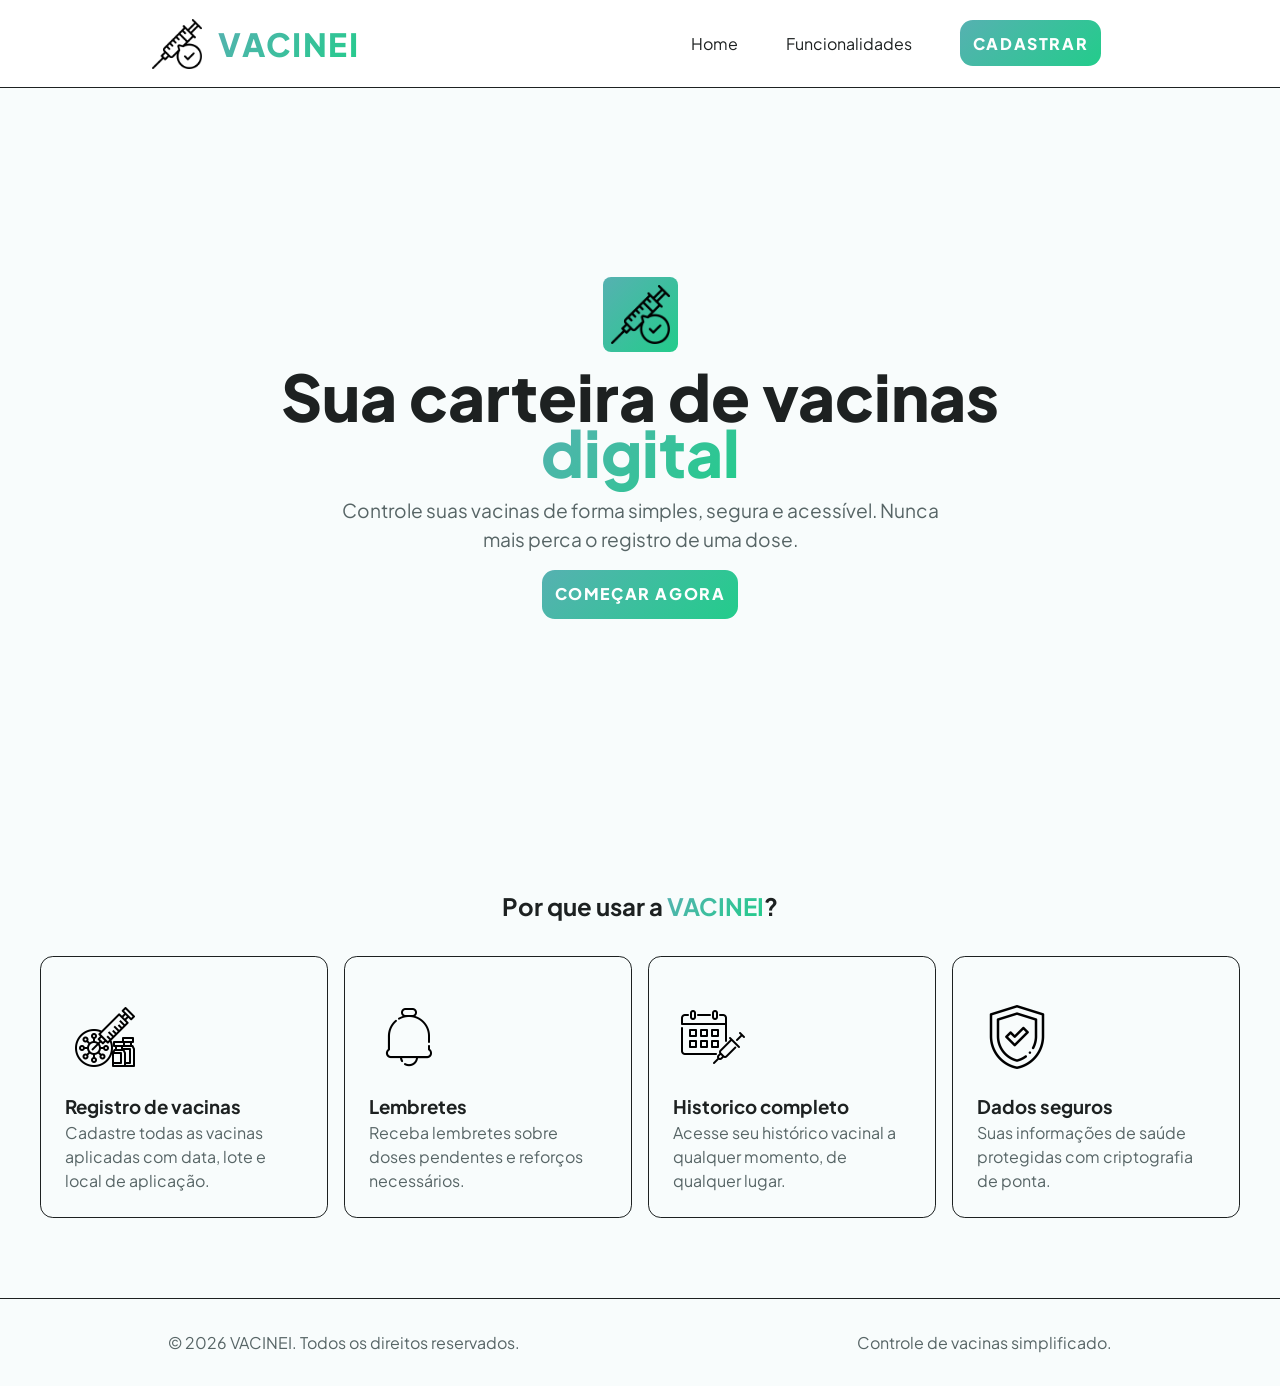
==== index.html @ 599f110d "fix(footer): corrige erro de digitacao no link do css" ====
<!doctype html>
<html lang="pt-br">
  <head>
    <!--Meta-->
    <meta charset="UTF-8" />
    <meta name="viewport" content="width=device-width, initial-scale=1.0" />
    <meta name="description" content="Vacinei: A forma mais segura e fácil de gerenciar sua carteira de vacinação digital. Receba alertas e mantenha seu histórico sempre à mão.">
    <meta property="og:type" content="website">
    <meta property="og:title" content="VACINEI - Sua Carteira de Vacinas Digital">
    <meta property="og:description" content="Controle suas vacinas de forma simples e segura.">
    <meta property="og:image" content="https://seusite.com/assets/images/og-image.jpg">
    <meta property="twitter:card" content="summary_large_image">
    <!--Links-->
    <link rel="icon" href="./assets/flaticon/favicon.ico" type="image/x-icon">
    <link rel="stylesheet" href="./css/reset.css">
    <link rel="stylesheet" href="./css/main.css">
    <link rel="stylesheet" href="./css/modules/header.css">
    <link rel="stylesheet" href="./css/modules/hero.css">
    <link rel="stylesheet" href="./css/modules/features.css">
    <link rel="stylesheet" href="./css/modules/footer.css">
<link rel="preconnect" href="https://fonts.googleapis.com">
<link rel="preconnect" href="https://fonts.gstatic.com" crossorigin>
<link href="https://fonts.googleapis.com/css2?family=Plus+Jakarta+Sans:ital,wght@0,200..800;1,200..800&display=swap" rel="stylesheet">
    <!--Title-->
    <title>VACINEI | Sua Carteira de vacinas Digital</title>
  </head>

  <body>
    <header id="navbar">
        <div class="navbar__logo-container">
            <img src="./assets/images/vacinei-logo.png" alt="logo vacinei" class="navbar__logo-image">
            <p class="navbar__logo-text">Vacinei</p>
        </div>
        <div class="navbar__links-container">
            <ul>
                <li><a href=index.html>Home</a></li>
                <li><a href="#features">Funcionalidades</a></li>
                <li><a href="" class="bttn">Cadastrar</a></li>
            </ul>
        </div>
      
    </header>

    <main>
        <section id="hero">
            <img class="hero__logo-image" src="./assets/images/vacinei-logo.png" alt="logo vacinei">
            <h1 class="hero__title">
                Sua carteira de vacinas <span class="highlight">digital</span>
            </h1>
            <p class="hero__description">
                Controle suas vacinas de forma simples, segura e acessível. Nunca mais
                perca o registro de uma dose.
            </p>
            <a href="#" class="bttn">Começar agora</a>
        </section>

        <section id="features">
        <h2 class="features__title">
            Por que usar a <span class="highlight">VACINEI</span>?
        </h2>
        <div class="features__cards-container">
            <article class="card">
                <img class="card__card-image" src="./assets/images/vacina-virus.png" alt="vacina e virus">
                <h3 class="features__feature">Registro de vacinas</h3>
                <p class="features__feature-description">
                    Cadastre todas as vacinas aplicadas com data, lote e local de
                    aplicação.
                </p>
            </article>
            <article class="card">
                <img class="card__card-image"  src="./assets/images/notificacao.png" alt="sino de notificacao">
                <h3 class="features__feature">Lembretes</h3>
                <p class="features__feature-description">
                    Receba lembretes sobre doses pendentes e reforços necessários.
                </p>
            </article>
            <article class="card">
                <img class="card__card-image"  src="./assets/images/calendario.png" alt="calendario de vacinas">
                <h3 class="features__feature">Historico completo</h3>
                <p class="features__feature-description">Acesse seu histórico vacinal a qualquer momento, de qualquer lugar.</p>
            </article>
            <article class="card">
                <img  class="card__card-image"  src="./assets/images/escudo.png" alt="escudo">
                <h3 class="features__feature">Dados seguros</h3>
                <p class="features__feature-description">
                Suas informações de saúde protegidas com criptografia de ponta.
                </p>
            </article>
        </div>
        </section>
    </main>

    <footer id="footer">
      <p class="footer__credits">
        © 2026 VACINEI. Todos os direitos reservados.
      </p>
      <p class="footer__text">Controle de vacinas simplificado.</p>
    </footer>
  </body>
</html>
---- css/main.css ----
:root {
  /* --- PALETA PRINCIPAL (Extraída da imagem) --- */
  --primary-color: #23cc8b;       /* O tom principal do seu print */
  --primary-light: #56b1b1;       /* Versão mais clara para o degradê */
  
  /* --- DEGRADÊ --- */
  /* Linear gradient suave seguindo a inclinação da imagem */
  --brand-gradient: linear-gradient(135deg, var(--primary-light) 0%, var(--primary-color) 100%);

  /* --- CORES NEUTRAS (Conforto Visual) --- */
  /* Um "Preto" levemente azulado para não agredir a vista */
  --text-main: #1d2121;           
  /* Um "Cinza" equilibrado para textos secundários e descrições */
  --text-muted: #576566;          
  /* Um "Branco" levemente acinzentado (Off-white) para o fundo */
  --bg-body: #f8fcfc;             
  /* Branco puro apenas para elementos que precisam saltar aos olhos (cards) */
  --white: #ffffff;               

  /* --- OUTRAS VARIÁVEIS ÚTEIS --- */
  --border-color: #1d2121;

  --border-radius: 0.8rem;
}

body{
    font-family: "Plus Jakarta Sans", sans-serif;
    background-color: var(--bg-body);
    color: var(--text-main);
}

/* Botões */
.bttn{
    background: var(--brand-gradient);
    padding: .8rem;
    border-radius: var(--border-radius);
    text-transform: uppercase;
    font-weight: 900;
    color: var(--white);
    letter-spacing: .1rem;
}

/* Links */
a:hover{
    color: var(--primary-color);
}

.highlight{
    background: var(--brand-gradient);
    -webkit-background-clip: text;
    -webkit-text-fill-color: transparent;
}
---- css/modules/header.css ----
#navbar{
    width: 100%;
    height: 5.5rem;
    border-bottom: 1px solid var(--text-main);
    position: sticky;
    display: flex;
    top: 0;
    left: 0;
    z-index: 99999;
    background-color: var(--white);
    box-shadow: var(--shadow-sm);

}
.navbar__logo-container{
    display: flex;
    justify-content: center;
    align-items: center;
    gap: 1rem;
    width: 40%;
}

.navbar__logo-image{
    width: 3.125rem;
}

.navbar__logo-text{
    background: var(--brand-gradient);
    -webkit-background-clip: text;
    -webkit-text-fill-color: transparent;
    font-weight: 900;
    text-transform: uppercase;
    letter-spacing: 0.1rem;
    font-size: 2rem;
}

.navbar__links-container{
    width: 60%;
    display: flex;
    justify-content: center;
    align-items: center; 
}

.navbar__links-container ul{
    display: flex;
    gap: 3rem;
}
---- css/modules/hero.css ----
#hero{
    height: 80vh;
    display: flex;
    flex-direction: column;
    justify-content: center;
    align-items: center;
    gap: 1rem;
}

.hero__logo-image{
    width: 4.688rem;
    background:var(--brand-gradient);
    padding: .5rem;
    border-radius: .5rem;
}

.hero__title{
    max-width: 800px;
    font-size: 4rem;
    font-weight: 900;
    line-height: 3.5rem;
    text-align: center;
}

.hero__description{
    color: var(--text-muted);
    max-width: 600px;
     text-align: center;
    font-size: 1.2rem;
}
---- css/modules/features.css ----
#features{
    padding: 80px 0;
    text-align: center;
}

#features .features__cards-container{
    display: grid;
    grid-template-columns: repeat(auto-fit, minmax(270px, 1fr));
    gap: 1rem;
    width: 100%;
    max-width: 1200px; 
    margin: 2rem auto 0 auto; 
    text-align: left;
}

.card{
    border: 1px solid var(--border-color);
    border-radius: var(--border-radius);
    padding: 1.5rem; 
    transition: all  0.3s ease;
}

.card:hover{
    transform: translateY(-8px);
    border-color: var(--primary-color);
    box-shadow: 0 10px 20px rgba(42, 157, 157, 0.1);
}


.card .card__card-image{
    width: 5rem;
    padding: 0.5rem;
    margin: 1rem 0rem;
    transition: transform 0.3s ease; 
    background-color: transparent;
    text-align: center;
}

.card:hover .card__card-image{
    transform: scale(1.1);
    background: var(--brand-gradient);
    border-radius: var(--border-radius);
}

.card .features__feature-description{
    color: var(--text-muted);
}
---- css/modules/footer.css ----
#footer{
    height: 5.5rem;
    border-top: 1px solid var(--border-color);
    display: flex;
    justify-content: space-around;
    align-items: center;
    color: var(--text-muted);
}
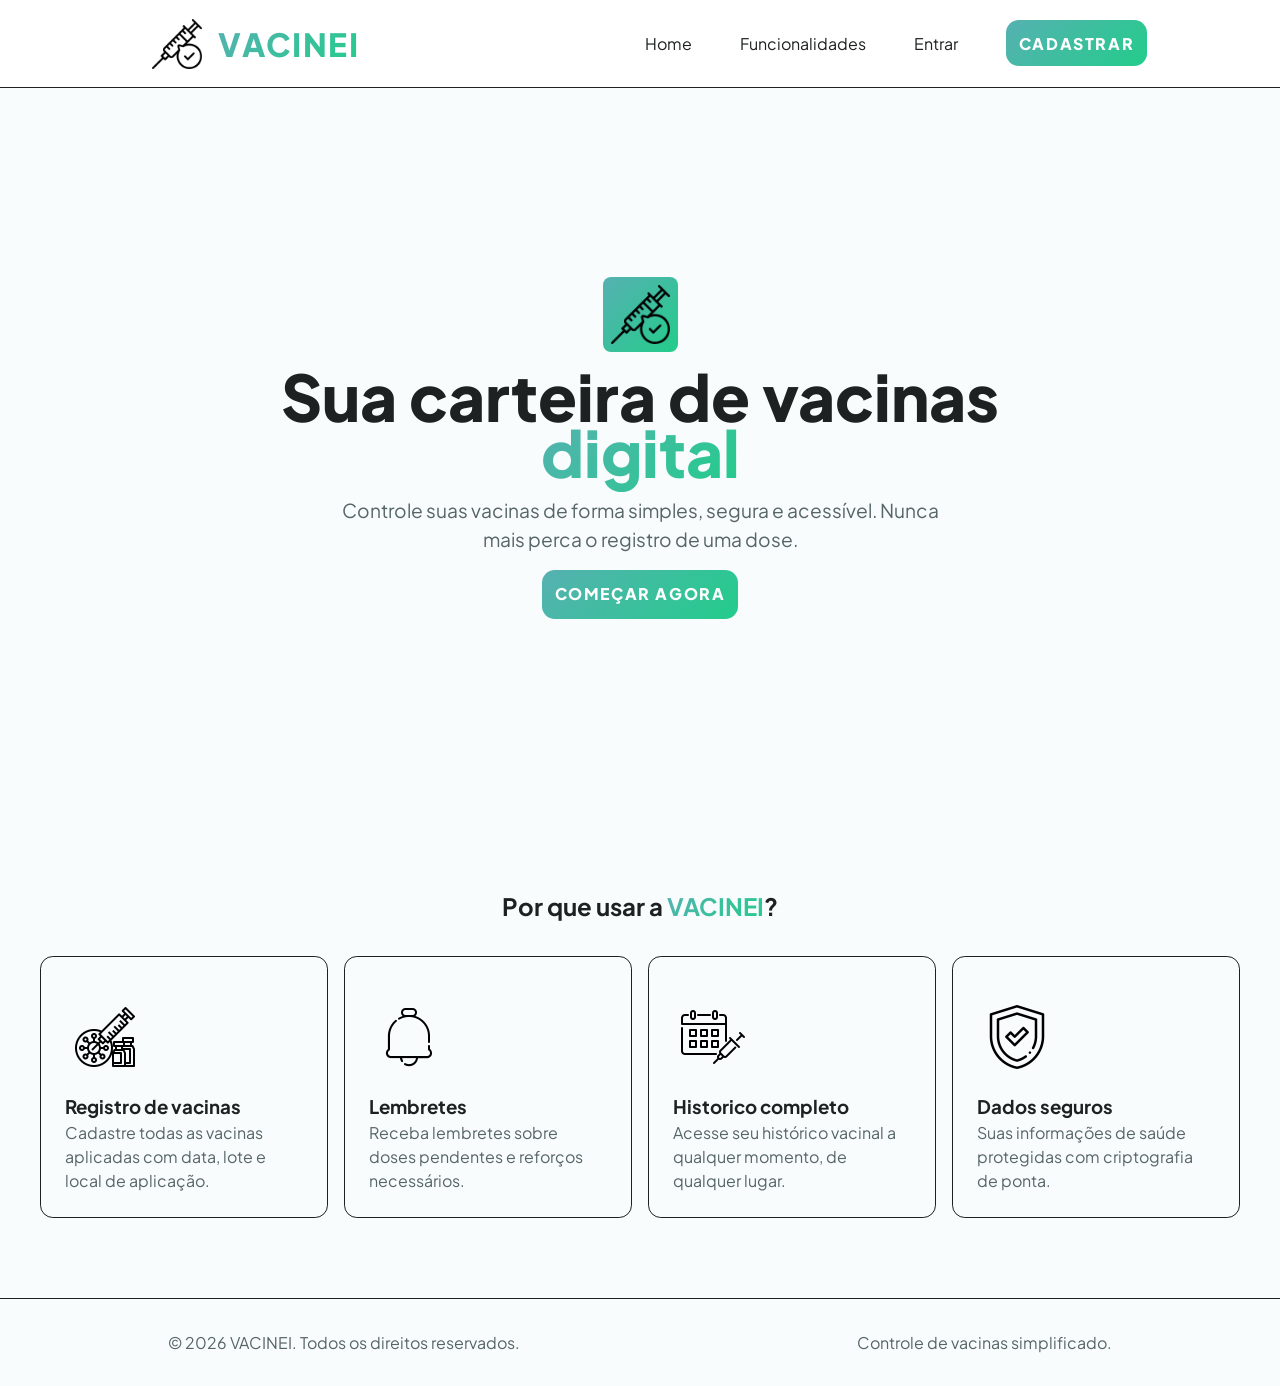
==== commit ff9dda04: "feat(nav): adiciona link de login na navbar para melhorar o fluxo de usuários retidos" ====
--- a/index.html
+++ b/index.html
@@ -18,9 +18,9 @@
     <link rel="stylesheet" href="./css/modules/hero.css">
     <link rel="stylesheet" href="./css/modules/features.css">
     <link rel="stylesheet" href="./css/modules/footer.css">
-<link rel="preconnect" href="https://fonts.googleapis.com">
-<link rel="preconnect" href="https://fonts.gstatic.com" crossorigin>
-<link href="https://fonts.googleapis.com/css2?family=Plus+Jakarta+Sans:ital,wght@0,200..800;1,200..800&display=swap" rel="stylesheet">
+    <link rel="preconnect" href="https://fonts.googleapis.com">
+    <link rel="preconnect" href="https://fonts.gstatic.com" crossorigin>
+    <link href="https://fonts.googleapis.com/css2?family=Plus+Jakarta+Sans:ital,wght@0,200..800;1,200..800&display=swap" rel="stylesheet">
     <!--Title-->
     <title>VACINEI | Sua Carteira de vacinas Digital</title>
   </head>
@@ -35,7 +35,8 @@
             <ul>
                 <li><a href=index.html>Home</a></li>
                 <li><a href="#features">Funcionalidades</a></li>
-                <li><a href="" class="bttn">Cadastrar</a></li>
+                <li><a href="./pages/login.html" class="nav-link-login">Entrar</a></li>
+                <li><a href="./pages/cadastro.html" class="bttn">Cadastrar</a></li>
             </ul>
         </div>
       
@@ -51,7 +52,7 @@
                 Controle suas vacinas de forma simples, segura e acessível. Nunca mais
                 perca o registro de uma dose.
             </p>
-            <a href="#" class="bttn">Começar agora</a>
+            <a href="./pages/cadastro.html" class="bttn">Começar agora</a>
         </section>
 
         <section id="features">
--- a/css/main.css
+++ b/css/main.css
@@ -27,6 +27,8 @@
     font-family: "Plus Jakarta Sans", sans-serif;
     background-color: var(--bg-body);
     color: var(--text-main);
+    scroll-behavior: smooth;
+
 }
 
 /* Botões */
@@ -38,10 +40,17 @@
     font-weight: 900;
     color: var(--white);
     letter-spacing: .1rem;
+    transition: transform 0.6s ease;
+}
+
+.bttn:hover{
+   filter: brightness(1.1);
+    transform: translateY(-2px);
+    box-shadow: 0 4px 15px rgba(35, 204, 139, 0.3);
 }
 
 /* Links */
-a:hover{
+a:not(.bttn):hover{
     color: var(--primary-color);
 }
 
@@ -49,6 +58,4 @@
     background: var(--brand-gradient);
     -webkit-background-clip: text;
     -webkit-text-fill-color: transparent;
-}
-
-
+}
--- a/css/modules/hero.css
+++ b/css/modules/hero.css
@@ -25,6 +25,6 @@
 .hero__description{
     color: var(--text-muted);
     max-width: 600px;
-     text-align: center;
+    text-align: center;
     font-size: 1.2rem;
 }
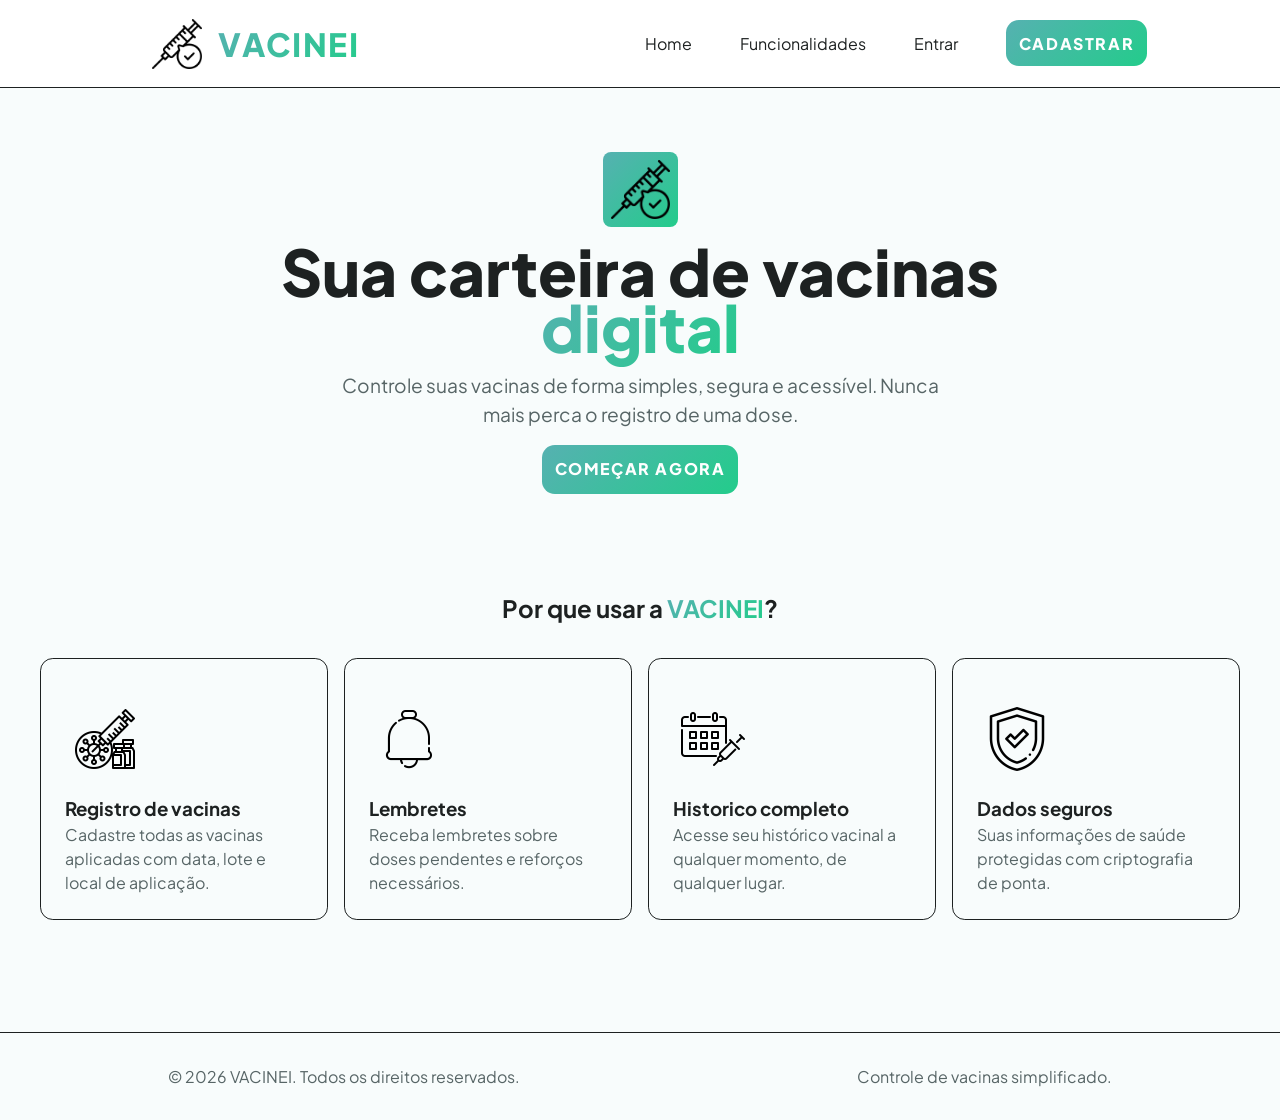
==== commit 3352e4b7: "Refactor: refatora código de menu hamburguer para mobile" ====
--- a/index.html
+++ b/index.html
@@ -6,7 +6,7 @@
     <meta name="viewport" content="width=device-width, initial-scale=1.0" />
     <meta name="description" content="Vacinei: A forma mais segura e fácil de gerenciar sua carteira de vacinação digital. Receba alertas e mantenha seu histórico sempre à mão.">
     <meta property="og:type" content="website">
-    <meta property="og:title" content="VACINEI - Sua Carteira de Vacinas Digital">
+    <meta property="og:title" content="VACINEI - Sua Carteira de vacinas digital">
     <meta property="og:description" content="Controle suas vacinas de forma simples e segura.">
     <meta property="og:image" content="https://seusite.com/assets/images/og-image.jpg">
     <meta property="twitter:card" content="summary_large_image">
@@ -22,7 +22,7 @@
     <link rel="preconnect" href="https://fonts.gstatic.com" crossorigin>
     <link href="https://fonts.googleapis.com/css2?family=Plus+Jakarta+Sans:ital,wght@0,200..800;1,200..800&display=swap" rel="stylesheet">
     <!--Title-->
-    <title>VACINEI | Sua Carteira de vacinas Digital</title>
+    <title>VACINEI | Sua Carteira de vacinas digital</title>
   </head>
 
   <body>
@@ -31,14 +31,17 @@
             <img src="./assets/images/vacinei-logo.png" alt="logo vacinei" class="navbar__logo-image">
             <p class="navbar__logo-text">Vacinei</p>
         </div>
-        <div class="navbar__links-container">
-            <ul>
-                <li><a href=index.html>Home</a></li>
+        <div class="mobile-menu">
+            <button id="menu-toggle-button" aria-expanded="false"><img id="menu-toggle-button-image"class="mobile-menu__img" src="./assets/images/cardapio.png" alt="ícone de 3 traços para menu"></button>
+        </div>
+        <nav  class="navbar__links-container">
+            <ul id="navbar__links-container">
+                <li><a href="index.html">Home</a></li>
                 <li><a href="#features">Funcionalidades</a></li>
                 <li><a href="./pages/login.html" class="nav-link-login">Entrar</a></li>
                 <li><a href="./pages/cadastro.html" class="bttn">Cadastrar</a></li>
             </ul>
-        </div>
+        </nav>
       
     </header>
 
@@ -97,5 +100,7 @@
       </p>
       <p class="footer__text">Controle de vacinas simplificado.</p>
     </footer>
+
+    <script src="./js/utils.js"></script>
   </body>
 </html>
--- a/css/main.css
+++ b/css/main.css
@@ -17,19 +17,48 @@
   /* Branco puro apenas para elementos que precisam saltar aos olhos (cards) */
   --white: #ffffff;               
 
+  /* Botão Editar - Amarelo */
+--yellow-primary: #ffe082;
+--yellow-secondary: #fbc02d;
+--edit-gradient: linear-gradient(
+  135deg,
+  #ffe082 0%,   /* amarelo claro */
+  #fbc02d 100%  /* amarelo mais forte */
+);
+
+/* Botão Excluir - Vermelho */
+
+--red-primary:#ef5350;
+--red-secondary: #c62828;
+--delete-gradient: linear-gradient(
+  135deg,
+  #ef5350 0%,   /* vermelho claro */
+  #c62828 100%  /* vermelho mais intenso */
+);
+
   /* --- OUTRAS VARIÁVEIS ÚTEIS --- */
   --border-color: #1d2121;
 
   --border-radius: 0.8rem;
+}
+
+html,
+body{
+    height: 100%;
+    margin: 0;
 }
 
 body{
     font-family: "Plus Jakarta Sans", sans-serif;
     background-color: var(--bg-body);
     color: var(--text-main);
-    scroll-behavior: smooth;
-
-}
+    min-height: 100vh;
+}
+
+main{
+    flex: 1 0 auto;
+}
+
 
 /* Botões */
 .bttn{
@@ -43,6 +72,10 @@
     transition: transform 0.6s ease;
 }
 
+.bttn.delete{
+    background: var(--delete-gradient);
+}
+
 .bttn:hover{
    filter: brightness(1.1);
     transform: translateY(-2px);
@@ -54,8 +87,189 @@
     color: var(--primary-color);
 }
 
+a{
+    cursor: pointer;
+}
+
+/* Inputs */
+.input-group{
+    width: 100%;
+    display: flex;
+    flex-direction: column;
+    margin: .2rem 0;
+    gap: .5rem;
+    position: relative;
+}
+
+.input-group p:first-child{
+    font-weight: 700;
+}
+
+.auth-form input:focus {
+    outline: none;
+    border-color: var(--primary-color);
+    box-shadow: 0 0 0 3px rgba(35, 204, 139, 0.1);
+}
+
+.input-helper{
+    display: block;
+    font-size: 0.7rem;
+    color: var(--text-muted);
+    line-height: 1.1;
+    margin-top: 0.15rem;
+    padding-left: 0.5rem;
+    border-left: 2px solid var(--primary-color);
+}
+
+.helper-invalid{
+    color: var(--red-primary);
+    border-left: 2px solid var(--red-secondary);
+}
+
+.helper-valid{
+    color: var(--primary-color);
+    
+}
+
+
+input[type="file"]{
+    padding: 0 !important;
+}
+
+input[type="checkbox"]{
+    display: none;
+}
+
+input:checked + .slider {
+  background: var(--brand-gradient);
+}
+
+input:checked + .slider:before {
+  transform: translateX(24px);
+}
+
+.auth-form{
+    border: 1px solid var(--text-main);
+    border-radius: var(--border-radius);
+    padding: 1rem;
+    max-width: 450px;
+    display: flex;
+    flex-direction: column;
+    justify-content: center;
+    align-items: center;
+}
+
+.input-row{
+    display: grid;
+    grid-template-columns: 1fr 1fr;
+    gap: 1.5rem; 
+    width: 100%;
+    align-items: center;
+}
+
+
+.auth-form input {
+    padding: 0.7rem;
+    border: 1px solid #ccc; 
+    border-radius: 0.4rem;
+    font-family: inherit; 
+    width: 100%;
+    height: 2.5rem;
+}
+
+
+/* Outro */
 .highlight{
     background: var(--brand-gradient);
     -webkit-background-clip: text;
     -webkit-text-fill-color: transparent;
-}+}
+
+.auth-wrapper{
+    display: flex;
+    flex-direction: column;
+    align-items: center;
+    justify-content: center;
+}
+
+.onlyreader{
+    display: none;
+}
+
+/* Badges */
+.aplicada{
+    border: 1px solid var(--primary-light);
+    color: var(--primary-color);
+}
+
+.pendente{
+    border: 1px solid var(--yellow-primary);
+    color: var(--yellow-secondary);
+}
+
+
+/* Sliders/Toggles */
+.slider{
+    position: absolute;
+    cursor: pointer;
+    top: 0; left: 0; right: 0; bottom: 0;
+    background-color: #ccc;
+    transition: .4s;
+    border-radius: 34px;
+}
+
+.slider:before {
+  position: absolute;
+  content: "";
+  height: 18px;
+  width: 18px;
+  left: 4px;
+  bottom: 4px;
+  background-color: white;
+  transition: .4s;
+  border-radius: 50%;
+  box-shadow: 0 2px 4px rgba(0,0,0,0.2);
+}
+
+/* Section Components */
+.section-title{
+    display: flex;
+    gap: 1rem;
+    border-bottom: 1px solid var(--text-muted);
+    margin-bottom: 1rem;
+}
+
+.section-text-title{
+    font-size: 1.2rem;
+}
+
+.section-text-desc{
+    font-size: .9rem;
+    color: var(--text-muted);
+}
+
+.section-text{
+    margin-bottom: 1rem;
+}
+
+.section-image{
+    width: 3.125rem;
+    height: auto;
+    object-fit: contain;
+}
+
+.mobile-menu{
+    display: none;
+}
+
+.sections{
+    border: 1px solid var(--text-main);
+    border-radius: var(--border-radius);
+    padding: 2rem;
+    display: flex;
+    flex-direction: column;
+    justify-content: center;
+    margin-bottom: 1rem;
+    width: 850px;
+    max-width: 850px;
+}
--- a/css/modules/header.css
+++ b/css/modules/header.css
@@ -9,8 +9,11 @@
     z-index: 99999;
     background-color: var(--white);
     box-shadow: var(--shadow-sm);
+    margin-bottom: 3rem;
+    flex-shrink: 0;
 
 }
+
 .navbar__logo-container{
     display: flex;
     justify-content: center;
@@ -43,4 +46,71 @@
 .navbar__links-container ul{
     display: flex;
     gap: 3rem;
+}
+
+
+/* MEDIA QUERIES (RESPONSIVIDADE) */
+@media (max-width: 768px){
+    .navbar__logo-image{
+        display: none;
+    }
+
+    .navbar__logo-container{
+        width: 30%;
+    }
+    
+    .navbar__links-container{
+        width: auto;
+    }
+}
+
+@media (max-width: 576px){
+
+    #navbar{
+        justify-content:space-between;
+        align-items: center;
+        padding: 0 1.5rem;
+    }
+
+    .navbar__logo-container{
+        width: auto !important;
+    }
+
+    .mobile-menu{
+        position: relative;
+        display: flex;
+        align-items: center;
+        justify-content: center;
+        margin-left: auto;
+    }
+
+    .mobile-menu__img{
+        width: 2rem;
+        height: auto;
+    }
+
+    #menu-toggle-button{
+        transition: transform 0.3s ease;
+    }
+
+    .navbar__links-container ul {
+        display: none; 
+        flex-direction: column;
+        position: absolute;
+        top: 5.5rem; 
+        right: 0;
+        width: 100%;
+        backdrop-filter: blur(20px);
+        border-bottom: 1px solid var(--text-main);
+        padding: 2rem;
+        gap: 2rem;
+        text-align: center;
+        box-shadow: 0 10px 15px rgba(0,0,0,0.1);
+    }
+
+    .is-open{
+        display: flex !important;
+        transform: rotate(90deg);
+    }
+    
 }
--- a/css/modules/hero.css
+++ b/css/modules/hero.css
@@ -1,10 +1,10 @@
 #hero{
-    height: 80vh;
     display: flex;
     flex-direction: column;
     justify-content: center;
     align-items: center;
     gap: 1rem;
+    padding: 1rem;
 }
 
 .hero__logo-image{
--- a/css/modules/features.css
+++ b/css/modules/features.css
@@ -1,6 +1,7 @@
 #features{
-    padding: 80px 0;
+    padding: 5rem 2rem;
     text-align: center;
+
 }
 
 #features .features__cards-container{
@@ -45,3 +46,25 @@
 .card .features__feature-description{
     color: var(--text-muted);
 }
+
+/* MEDIA QUERIES */
+@media (max-width: 1024px){
+    .features__cards-container{
+        grid-template-columns: repeat(2, 1fr) !important;
+    }
+}
+
+@media (max-width: 530px){
+    .features__cards-container{
+        display: flex !important;
+        flex-direction: column !important;
+    }
+
+    .card{
+        display: flex;
+        flex-direction: column;
+        align-items: center;
+        justify-content: center;
+        text-align: center;
+    }
+}
--- a/css/modules/footer.css
+++ b/css/modules/footer.css
@@ -1,8 +1,20 @@
 #footer{
     height: 5.5rem;
+    max-height: 5.5rem !important;
     border-top: 1px solid var(--border-color);
     display: flex;
     justify-content: space-around;
     align-items: center;
     color: var(--text-muted);
+    margin-top: 2rem;
+    flex-shrink: 0;
+}
+
+/* MEDIA QUERIES */
+@media (max-width: 576px){
+
+    #footer{
+        padding: 1rem;
+        text-align: center;
+    }
 }
